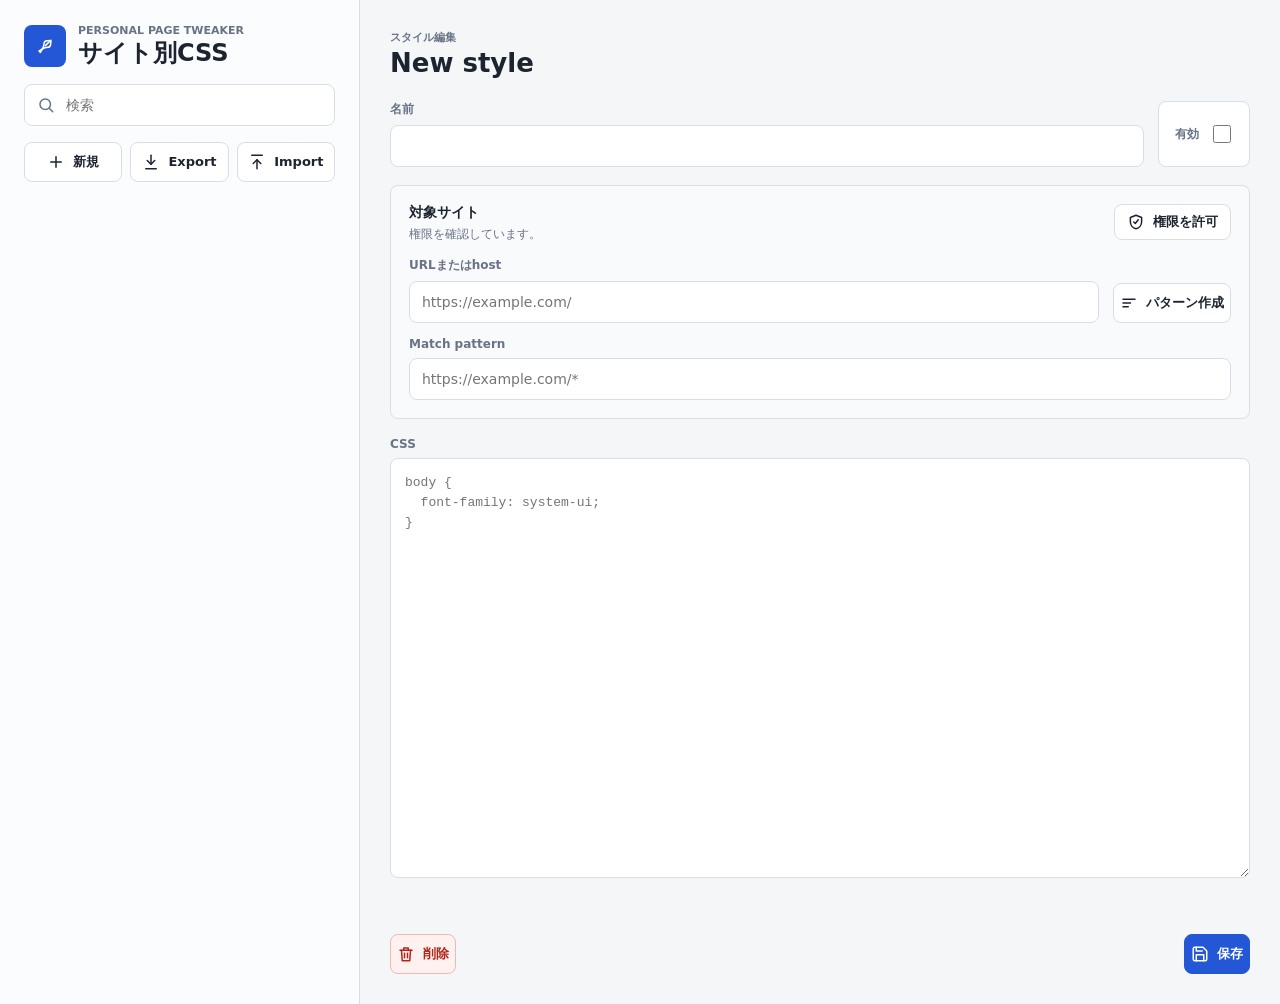
==== options.html @ be3f73ef "Initial commit: Personal Page Tweaker 0.1.0" ====
<!doctype html>
<html lang="ja">
  <head>
    <meta charset="utf-8">
    <meta name="viewport" content="width=device-width, initial-scale=1">
    <title>Personal Page Tweaker Settings</title>
    <link rel="stylesheet" href="options.css">
  </head>
  <body>
    <main class="app-shell">
      <aside class="sidebar">
        <header class="brand">
          <div class="brand-mark" aria-hidden="true">
            <svg viewBox="0 0 24 24">
              <path d="M4 18.5c4.5-1.4 6.4-4.5 6.7-9.5.1-2.1 1.8-3.8 4-4l5.3-.5-.5 5.3c-.2 2.2-1.9 3.9-4 4-5 .3-8.1 2.2-9.5 6.7L4 18.5Z"></path>
              <path d="M12.5 11.5 19 5"></path>
            </svg>
          </div>
          <div>
            <p>Personal Page Tweaker</p>
            <h1>サイト別CSS</h1>
          </div>
        </header>

        <div class="search-row">
          <svg viewBox="0 0 24 24" aria-hidden="true">
            <path d="m21 21-4.35-4.35"></path>
            <circle cx="11" cy="11" r="7"></circle>
          </svg>
          <input id="searchInput" type="search" placeholder="検索">
        </div>

        <div class="sidebar-actions">
          <button id="newButton" class="secondary-button" type="button">
            <svg viewBox="0 0 24 24" aria-hidden="true">
              <path d="M12 5v14M5 12h14"></path>
            </svg>
            新規
          </button>
          <button id="exportButton" class="secondary-button" type="button">
            <svg viewBox="0 0 24 24" aria-hidden="true">
              <path d="M12 3v12"></path>
              <path d="m7 10 5 5 5-5"></path>
              <path d="M5 21h14"></path>
            </svg>
            Export
          </button>
          <button id="importButton" class="secondary-button" type="button">
            <svg viewBox="0 0 24 24" aria-hidden="true">
              <path d="M12 21V9"></path>
              <path d="m7 14 5-5 5 5"></path>
              <path d="M5 3h14"></path>
            </svg>
            Import
          </button>
          <input id="importInput" class="visually-hidden" type="file" accept="application/json,.json">
        </div>

        <div id="styleList" class="style-list" aria-label="スタイル一覧"></div>
      </aside>

      <section class="editor-panel" aria-label="スタイル編集">
        <header class="editor-header">
          <div>
            <p id="editorKicker" class="editor-kicker">スタイル編集</p>
            <h2 id="editorTitle">New style</h2>
          </div>
          <div id="saveStatus" class="save-status" role="status"></div>
        </header>

        <form id="editorForm" class="editor-form">
          <div class="form-grid">
            <label class="field">
              <span>名前</span>
              <input id="nameInput" type="text" autocomplete="off" required>
            </label>

            <label class="field inline-field">
              <span>有効</span>
              <input id="enabledInput" type="checkbox">
            </label>
          </div>

          <div class="target-card">
            <div class="target-card-header">
              <div>
                <h3>対象サイト</h3>
                <p id="permissionText">権限を確認しています。</p>
              </div>
              <button id="permissionButton" class="secondary-button compact" type="button">
                <svg viewBox="0 0 24 24" aria-hidden="true">
                  <path d="M12 3 4.5 6v5.5c0 4.5 3.1 8.6 7.5 9.5 4.4-.9 7.5-5 7.5-9.5V6L12 3Z"></path>
                  <path d="m9 12 2 2 4-5"></path>
                </svg>
                権限を許可
              </button>
            </div>

            <div class="form-grid">
              <label class="field">
                <span>URLまたはhost</span>
                <input id="hostInput" type="text" placeholder="https://example.com/">
              </label>
              <button id="buildPatternButton" class="secondary-button align-end" type="button">
                <svg viewBox="0 0 24 24" aria-hidden="true">
                  <path d="M4 7h16M4 12h10M4 17h7"></path>
                </svg>
                パターン作成
              </button>
            </div>

            <label class="field">
              <span>Match pattern</span>
              <input id="patternInput" type="text" placeholder="https://example.com/*" required>
            </label>
          </div>

          <label class="field css-field">
            <span>CSS</span>
            <textarea id="cssInput" spellcheck="false" placeholder="body {&#10;  font-family: system-ui;&#10;}"></textarea>
          </label>

          <div id="formError" class="form-error" role="alert"></div>

          <footer class="editor-actions">
            <button id="deleteButton" class="danger-button" type="button">
              <svg viewBox="0 0 24 24" aria-hidden="true">
                <path d="M4 7h16"></path>
                <path d="M10 11v6M14 11v6"></path>
                <path d="M6 7l1 14h10l1-14"></path>
                <path d="M9 7V4h6v3"></path>
              </svg>
              削除
            </button>
            <button class="primary-button" type="submit">
              <svg viewBox="0 0 24 24" aria-hidden="true">
                <path d="M19 21H5a2 2 0 0 1-2-2V5a2 2 0 0 1 2-2h11l5 5v11a2 2 0 0 1-2 2Z"></path>
                <path d="M17 21v-8H7v8"></path>
                <path d="M7 3v5h8"></path>
              </svg>
              保存
            </button>
          </footer>
        </form>
      </section>
    </main>

    <section id="importPreview" class="import-preview" hidden>
      <div class="import-dialog" role="dialog" aria-modal="true" aria-labelledby="importTitle">
        <header>
          <div>
            <p>Import preview</p>
            <h2 id="importTitle">設定を置き換えます</h2>
          </div>
          <button id="cancelImportButton" class="icon-button" type="button" aria-label="閉じる">
            <svg viewBox="0 0 24 24" aria-hidden="true">
              <path d="M18 6 6 18M6 6l12 12"></path>
            </svg>
          </button>
        </header>
        <p id="importSummary" class="import-summary"></p>
        <ul id="importNames" class="import-names"></ul>
        <div class="dialog-actions">
          <button id="closeImportButton" class="secondary-button" type="button">キャンセル</button>
          <button id="confirmImportButton" class="primary-button" type="button">置き換える</button>
        </div>
      </div>
    </section>

    <script src="shared.js"></script>
    <script src="options.js"></script>
  </body>
</html>
---- options.css ----
:root {
  color-scheme: light dark;
  --bg: #f4f6f8;
  --panel: #ffffff;
  --panel-subtle: #f9fafc;
  --sidebar: #fbfcfe;
  --input-bg: #ffffff;
  --text: #1d2430;
  --muted: #687385;
  --border: #d8dee8;
  --border-strong: #c2cad8;
  --accent: #2457d6;
  --accent-strong: #1743ad;
  --accent-contrast: #ffffff;
  --accent-soft: #eef3ff;
  --danger: #b42318;
  --danger-soft: #fff1f0;
  --warning: #b54708;
  --warning-soft: #fff7e8;
  --success: #067647;
  --success-soft: #e9f8f0;
  --neutral-soft: #eef0f4;
  --button-hover: #f6f8fb;
  --brand-text-on-accent: #ffffff;
  --shadow: 0 18px 55px rgba(22, 34, 51, 0.13);
  font-family: Inter, ui-sans-serif, system-ui, -apple-system, BlinkMacSystemFont, "Segoe UI", sans-serif;
}

* {
  box-sizing: border-box;
}

html,
body {
  min-height: 100%;
}

body {
  margin: 0;
  background: var(--bg);
  color: var(--text);
}

button,
input,
textarea {
  font: inherit;
}

button {
  cursor: pointer;
}

svg {
  width: 18px;
  height: 18px;
  flex: 0 0 auto;
  fill: none;
  stroke: currentColor;
  stroke-linecap: round;
  stroke-linejoin: round;
  stroke-width: 2;
}

.app-shell {
  display: grid;
  min-height: 100vh;
  grid-template-columns: minmax(300px, 360px) minmax(0, 1fr);
}

.sidebar {
  display: flex;
  min-height: 100vh;
  flex-direction: column;
  gap: 16px;
  padding: 24px;
  border-right: 1px solid var(--border);
  background: var(--sidebar);
}

.brand {
  display: flex;
  align-items: center;
  gap: 12px;
}

.brand-mark {
  display: grid;
  width: 42px;
  height: 42px;
  place-items: center;
  border-radius: 8px;
  background: var(--accent);
  color: var(--brand-text-on-accent);
}

.brand p,
.editor-kicker,
.import-dialog header p {
  margin: 0 0 3px;
  color: var(--muted);
  font-size: 11px;
  font-weight: 750;
  letter-spacing: 0;
  text-transform: uppercase;
}

h1,
h2,
h3,
p {
  margin-top: 0;
}

h1 {
  margin-bottom: 0;
  font-size: 24px;
  font-weight: 780;
  line-height: 1.15;
}

h2 {
  margin-bottom: 0;
  font-size: 26px;
  font-weight: 780;
  line-height: 1.2;
}

h3 {
  margin-bottom: 4px;
  font-size: 14px;
  font-weight: 760;
}

.search-row {
  display: flex;
  align-items: center;
  gap: 9px;
  min-height: 42px;
  padding: 0 12px;
  border: 1px solid var(--border);
  border-radius: 8px;
  background: var(--panel);
  color: var(--muted);
}

.search-row input {
  width: 100%;
  border: 0;
  outline: 0;
  background: transparent;
  color: var(--text);
  font-size: 14px;
}

.sidebar-actions {
  display: grid;
  grid-template-columns: 1fr 1fr 1fr;
  gap: 8px;
}

.primary-button,
.secondary-button,
.danger-button,
.icon-button {
  display: inline-flex;
  min-height: 40px;
  align-items: center;
  justify-content: center;
  gap: 8px;
  border-radius: 8px;
  font-size: 13px;
  font-weight: 750;
}

.primary-button {
  border: 1px solid var(--accent);
  background: var(--accent);
  color: var(--accent-contrast);
}

.primary-button:hover {
  border-color: var(--accent-strong);
  background: var(--accent-strong);
}

.secondary-button {
  border: 1px solid var(--border);
  background: var(--panel);
  color: var(--text);
}

.secondary-button:hover {
  border-color: var(--border-strong);
  background: var(--button-hover);
}

.danger-button {
  border: 1px solid #f0b8b1;
  background: var(--danger-soft);
  color: var(--danger);
}

.danger-button:hover {
  border-color: #e38a7d;
}

.icon-button {
  width: 40px;
  border: 1px solid var(--border);
  background: var(--panel);
  color: var(--muted);
}

.compact {
  min-height: 36px;
  padding: 0 12px;
}

.align-end {
  align-self: end;
}

.style-list {
  display: grid;
  gap: 8px;
  overflow: auto;
  padding-right: 2px;
}

.style-list-empty {
  margin: 28px 0;
  color: var(--muted);
  font-size: 13px;
  line-height: 1.6;
  text-align: center;
}

.style-item {
  display: grid;
  grid-template-columns: minmax(0, 1fr) auto;
  gap: 10px;
  min-height: 66px;
  padding: 12px;
  border: 1px solid var(--border);
  border-radius: 8px;
  background: var(--panel);
  text-align: left;
}

.style-item:hover,
.style-item.is-selected {
  border-color: var(--accent);
}

.style-item.is-selected {
  background: var(--accent-soft);
}

.style-item-main {
  min-width: 0;
}

.style-item-title {
  display: block;
  overflow: hidden;
  color: var(--text);
  font-size: 14px;
  font-weight: 760;
  text-overflow: ellipsis;
  white-space: nowrap;
}

.style-item-host {
  display: block;
  margin-top: 3px;
  overflow: hidden;
  color: var(--muted);
  font-size: 12px;
  text-overflow: ellipsis;
  white-space: nowrap;
}

.status-pill {
  align-self: start;
  padding: 4px 8px;
  border-radius: 999px;
  background: var(--neutral-soft);
  color: var(--muted);
  font-size: 11px;
  font-weight: 760;
}

.status-pill.is-on {
  background: var(--success-soft);
  color: var(--success);
}

.status-pill.is-warning {
  background: var(--warning-soft);
  color: var(--warning);
}

.editor-panel {
  padding: 30px;
}

.editor-header {
  display: flex;
  align-items: flex-start;
  justify-content: space-between;
  gap: 20px;
  margin-bottom: 22px;
}

.save-status {
  min-height: 24px;
  color: var(--muted);
  font-size: 13px;
  font-weight: 700;
  line-height: 1.5;
  text-align: right;
}

.editor-form {
  display: grid;
  gap: 18px;
}

.form-grid {
  display: grid;
  grid-template-columns: minmax(0, 1fr) auto;
  gap: 14px;
}

.field {
  display: grid;
  gap: 7px;
}

.field span,
.inline-field span {
  color: var(--muted);
  font-size: 12px;
  font-weight: 760;
}

.field input,
.field textarea {
  width: 100%;
  border: 1px solid var(--border);
  border-radius: 8px;
  background: var(--input-bg);
  color: var(--text);
  outline: 0;
}

.field input {
  min-height: 42px;
  padding: 0 12px;
  font-size: 14px;
}

.field textarea {
  min-height: 420px;
  padding: 14px;
  font-family: "Cascadia Code", "SFMono-Regular", Consolas, "Liberation Mono", monospace;
  font-size: 13px;
  line-height: 1.55;
  resize: vertical;
}

.field input:focus,
.field textarea:focus {
  border-color: var(--accent);
  box-shadow: 0 0 0 3px rgba(36, 87, 214, 0.13);
}

.inline-field {
  display: flex;
  min-width: 92px;
  align-items: center;
  justify-content: center;
  gap: 10px;
  padding: 0 14px;
  border: 1px solid var(--border);
  border-radius: 8px;
  background: var(--panel);
}

.inline-field input {
  width: 18px;
  height: 18px;
  accent-color: var(--accent);
}

.target-card {
  display: grid;
  gap: 14px;
  padding: 18px;
  border: 1px solid var(--border);
  border-radius: 8px;
  background: var(--panel-subtle);
}

.target-card-header {
  display: flex;
  align-items: flex-start;
  justify-content: space-between;
  gap: 16px;
}

.target-card-header p {
  margin-bottom: 0;
  color: var(--muted);
  font-size: 12px;
}

.target-card-header p.is-warning {
  color: var(--warning);
  font-weight: 700;
}

.target-card-header p.is-success {
  color: var(--success);
  font-weight: 700;
}

.css-field {
  min-width: 0;
}

.form-error {
  min-height: 20px;
  color: var(--danger);
  font-size: 13px;
  font-weight: 700;
}

.editor-actions {
  display: flex;
  justify-content: space-between;
  gap: 12px;
}

.visually-hidden {
  position: absolute;
  width: 1px;
  height: 1px;
  overflow: hidden;
  clip: rect(0 0 0 0);
  white-space: nowrap;
}

.import-preview {
  position: fixed;
  inset: 0;
  display: grid;
  place-items: center;
  padding: 20px;
  background: rgba(29, 36, 48, 0.42);
}

.import-preview[hidden] {
  display: none;
}

.import-dialog {
  width: min(560px, 100%);
  max-height: min(720px, calc(100vh - 40px));
  overflow: auto;
  padding: 22px;
  border-radius: 8px;
  background: var(--panel);
  box-shadow: var(--shadow);
}

.import-dialog header {
  display: flex;
  align-items: flex-start;
  justify-content: space-between;
  gap: 16px;
  margin-bottom: 16px;
}

.import-summary {
  color: var(--muted);
  font-size: 14px;
  line-height: 1.6;
}

.import-names {
  display: grid;
  max-height: 240px;
  gap: 6px;
  overflow: auto;
  margin: 0 0 18px;
  padding: 0;
  list-style: none;
}

.import-names li {
  padding: 9px 11px;
  border: 1px solid var(--border);
  border-radius: 8px;
  color: var(--text);
  font-size: 13px;
}

.dialog-actions {
  display: flex;
  justify-content: flex-end;
  gap: 10px;
}

@media (prefers-color-scheme: dark) {
  :root {
    --bg: #0f1319;
    --panel: #181d25;
    --panel-subtle: #141a22;
    --sidebar: #111720;
    --input-bg: #111720;
    --text: #eef3fb;
    --muted: #9aa7b8;
    --border: #303848;
    --border-strong: #465266;
    --accent: #7da2ff;
    --accent-strong: #a0baff;
    --accent-contrast: #07111f;
    --accent-soft: #182747;
    --danger: #ffb4ab;
    --danger-soft: #3a1918;
    --warning: #ffcf86;
    --warning-soft: #352413;
    --success: #8ee0b1;
    --success-soft: #123323;
    --neutral-soft: #242c38;
    --button-hover: #202837;
    --brand-text-on-accent: #07111f;
    --shadow: 0 22px 65px rgba(0, 0, 0, 0.5);
  }

  .search-row input::placeholder,
  .field input::placeholder,
  .field textarea::placeholder {
    color: #778397;
  }

  .import-preview {
    background: rgba(0, 0, 0, 0.62);
  }

  .danger-button {
    border-color: #74312b;
  }
}

@media (max-width: 860px) {
  .app-shell {
    grid-template-columns: 1fr;
  }

  .sidebar {
    min-height: auto;
    border-right: 0;
    border-bottom: 1px solid var(--border);
  }

  .style-list {
    max-height: 320px;
  }

  .editor-panel {
    padding: 22px;
  }
}

@media (max-width: 620px) {
  .sidebar,
  .editor-panel {
    padding: 18px;
  }

  .sidebar-actions,
  .form-grid {
    grid-template-columns: 1fr;
  }

  .target-card-header,
  .editor-header,
  .editor-actions {
    flex-direction: column;
    align-items: stretch;
  }

  .save-status {
    text-align: left;
  }

  .align-end {
    align-self: stretch;
  }

  .field textarea {
    min-height: 320px;
  }
}
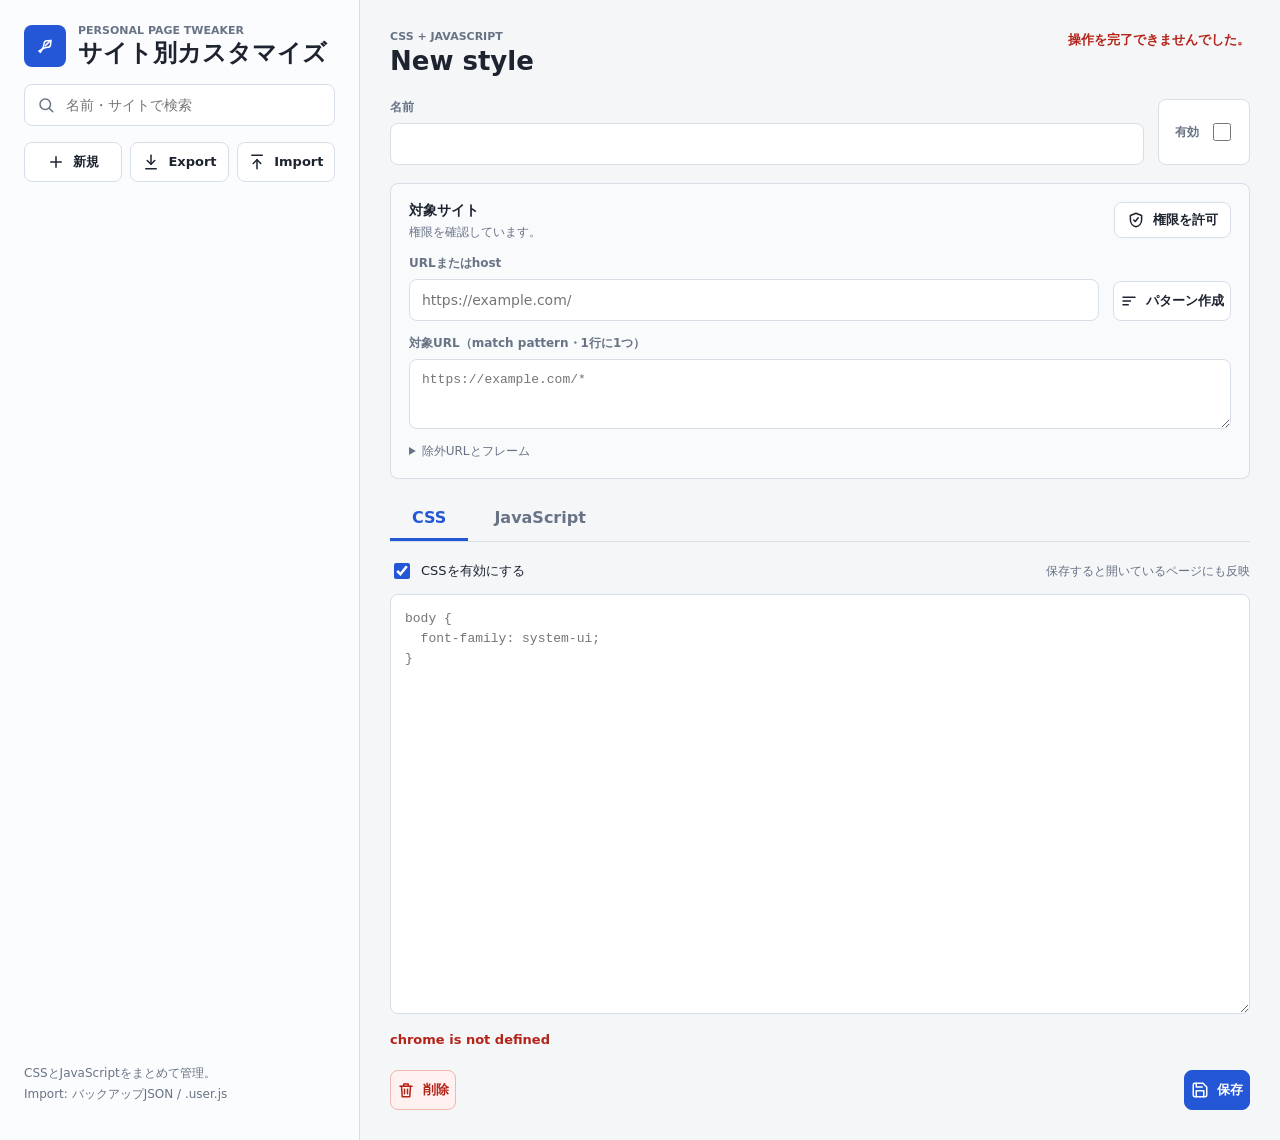
==== commit 27740b7d: "Add JavaScript support and Personal Page Tweaker branding in 0.2.0" ====
--- a/options.html
+++ b/options.html
@@ -18,7 +18,7 @@
           </div>
           <div>
             <p>Personal Page Tweaker</p>
-            <h1>サイト別CSS</h1>
+            <h1>サイト別カスタマイズ</h1>
           </div>
         </header>
 
@@ -27,7 +27,7 @@
             <path d="m21 21-4.35-4.35"></path>
             <circle cx="11" cy="11" r="7"></circle>
           </svg>
-          <input id="searchInput" type="search" placeholder="検索">
+          <input id="searchInput" type="search" placeholder="名前・サイトで検索" aria-label="設定を検索">
         </div>
 
         <div class="sidebar-actions">
@@ -53,16 +53,17 @@
             </svg>
             Import
           </button>
-          <input id="importInput" class="visually-hidden" type="file" accept="application/json,.json">
+          <input id="importInput" class="visually-hidden" type="file" accept="application/json,.json,.js">
         </div>
 
-        <div id="styleList" class="style-list" aria-label="スタイル一覧"></div>
+        <div id="styleList" class="style-list" aria-label="設定一覧"></div>
+        <p class="sidebar-note">CSSとJavaScriptをまとめて管理。<br>Import: バックアップJSON / .user.js</p>
       </aside>
 
       <section class="editor-panel" aria-label="スタイル編集">
         <header class="editor-header">
           <div>
-            <p id="editorKicker" class="editor-kicker">スタイル編集</p>
+            <p id="editorKicker" class="editor-kicker">CSS + JavaScript</p>
             <h2 id="editorTitle">New style</h2>
           </div>
           <div id="saveStatus" class="save-status" role="status"></div>
@@ -110,15 +111,36 @@
             </div>
 
             <label class="field">
-              <span>Match pattern</span>
-              <input id="patternInput" type="text" placeholder="https://example.com/*" required>
+              <span>対象URL（match pattern・1行に1つ）</span>
+              <textarea id="patternInput" class="pattern-input" rows="2" spellcheck="false" placeholder="https://example.com/*" required></textarea>
             </label>
+            <details>
+              <summary>除外URLとフレーム</summary>
+              <label class="field advanced-field"><span>除外URL（1行に1つ）</span><textarea id="excludeInput" class="pattern-input" rows="2" spellcheck="false" placeholder="https://example.com/account/*"></textarea></label>
+              <label class="check-field"><input id="allFramesInput" type="checkbox">条件に合う埋め込みフレームでも適用する</label>
+            </details>
           </div>
 
-          <label class="field css-field">
-            <span>CSS</span>
-            <textarea id="cssInput" spellcheck="false" placeholder="body {&#10;  font-family: system-ui;&#10;}"></textarea>
-          </label>
+          <div class="code-tabs" role="tablist" aria-label="編集するコード">
+            <button id="cssTab" type="button" role="tab" aria-selected="true" aria-controls="cssPanel">CSS</button>
+            <button id="jsTab" type="button" role="tab" aria-selected="false" aria-controls="jsPanel" tabindex="-1">JavaScript</button>
+          </div>
+          <section id="cssPanel" role="tabpanel" aria-labelledby="cssTab">
+            <div class="code-toolbar"><label class="check-field"><input id="cssEnabledInput" type="checkbox" checked>CSSを有効にする</label><span>保存すると開いているページにも反映</span></div>
+            <label class="field css-field"><span class="visually-hidden">CSS</span><textarea id="cssInput" spellcheck="false" placeholder="body {&#10;  font-family: system-ui;&#10;}"></textarea></label>
+          </section>
+          <section id="jsPanel" role="tabpanel" aria-labelledby="jsTab" hidden>
+            <div class="code-toolbar"><label class="check-field"><input id="jsEnabledInput" type="checkbox" checked>JavaScriptを有効にする</label><span>変更は次のページ読み込みから</span></div>
+            <div id="jsNotice" class="js-notice" role="status"></div>
+            <div class="js-settings">
+              <label class="field"><span>実行タイミング</span><select id="runAtInput"><option value="document_idle">読み込み後（通常）</option><option value="document_end">DOM構築後</option><option value="document_start">読み込み開始時</option></select></label>
+              <label class="field"><span>実行環境</span><select id="worldInput"><option value="USER_SCRIPT">独立した環境（通常）</option><option value="MAIN">ページと同じ環境</option></select></label>
+            </div>
+            <p class="code-help">ページ内の変数や関数を使うときは「ページと同じ環境」を選びます。GM_addStyle / GM.addStyleに対応。その他のGM_*機能は未対応です。</p>
+            <label class="field css-field"><span class="visually-hidden">JavaScript</span><textarea id="jsInput" spellcheck="false" placeholder="// 例: ページの見出しを変更&#10;const heading = document.querySelector('h1');&#10;if (heading) heading.textContent += ' ★';"></textarea></label>
+            <p class="code-help">保存・有効化後は対象ページを再読み込みしてください。停止しても、実行済みの変更は再読み込みまで残ります。実行時エラーは対象ページの開発者ツールに表示されます。</p>
+            <button id="checkScriptsButton" class="secondary-button compact" type="button">実行許可を再確認</button>
+          </section>
 
           <div id="formError" class="form-error" role="alert"></div>
 
@@ -132,7 +154,7 @@
               </svg>
               削除
             </button>
-            <button class="primary-button" type="submit">
+            <button id="saveButton" class="primary-button" type="submit">
               <svg viewBox="0 0 24 24" aria-hidden="true">
                 <path d="M19 21H5a2 2 0 0 1-2-2V5a2 2 0 0 1 2-2h11l5 5v11a2 2 0 0 1-2 2Z"></path>
                 <path d="M17 21v-8H7v8"></path>
--- a/options.css
+++ b/options.css
@@ -43,7 +43,8 @@
 
 button,
 input,
-textarea {
+textarea,
+select {
   font: inherit;
 }
 
@@ -429,6 +430,28 @@
 .css-field {
   min-width: 0;
 }
+
+[hidden] { display: none !important; }
+.sidebar-note, .code-help { color: var(--muted); font-size: 12px; line-height: 1.7; }
+.sidebar-note { margin-top: auto; padding-top: 18px; }
+.code-tabs { display: flex; gap: 4px; border-bottom: 1px solid var(--border); }
+.code-tabs button { padding: 11px 22px; border: 0; border-bottom: 3px solid transparent; background: transparent; color: var(--muted); font-weight: 700; }
+.code-tabs button[aria-selected="true"] { color: var(--accent); border-bottom-color: var(--accent); }
+.code-toolbar { display: flex; flex-wrap: wrap; justify-content: space-between; gap: 10px; align-items: center; margin-bottom: 12px; }
+.code-toolbar > span { color: var(--muted); font-size: 12px; }
+.check-field { display: flex; align-items: center; gap: 8px; font-size: 13px; }
+.check-field input { accent-color: var(--accent); width: 16px; height: 16px; }
+.js-settings { display: grid; grid-template-columns: 1fr 1fr; gap: 14px; margin: 14px 0 10px; }
+.field select { border: 1px solid var(--border); border-radius: 8px; padding: 10px; background: var(--input-bg); color: var(--text); width: 100%; }
+.js-notice { padding: 12px 14px; border-radius: 8px; background: var(--warning-soft); color: var(--warning); font-size: 13px; line-height: 1.7; overflow-wrap: anywhere; white-space: pre-line; }
+.js-notice.is-success { background: var(--success-soft); color: var(--success); }
+.field .pattern-input { min-height: 70px; padding: 10px 12px; }
+.advanced-field { margin: 12px 0; }
+summary { cursor: pointer; color: var(--muted); font-size: 12px; }
+button:disabled { opacity: .55; cursor: not-allowed; }
+button:focus-visible, summary:focus-visible, select:focus-visible { outline: 2px solid var(--accent); outline-offset: 3px; }
+.code-help { margin: 10px 0; }
+@media (max-width: 620px) { .js-settings { grid-template-columns: 1fr; } }
 
 .form-error {
   min-height: 20px;
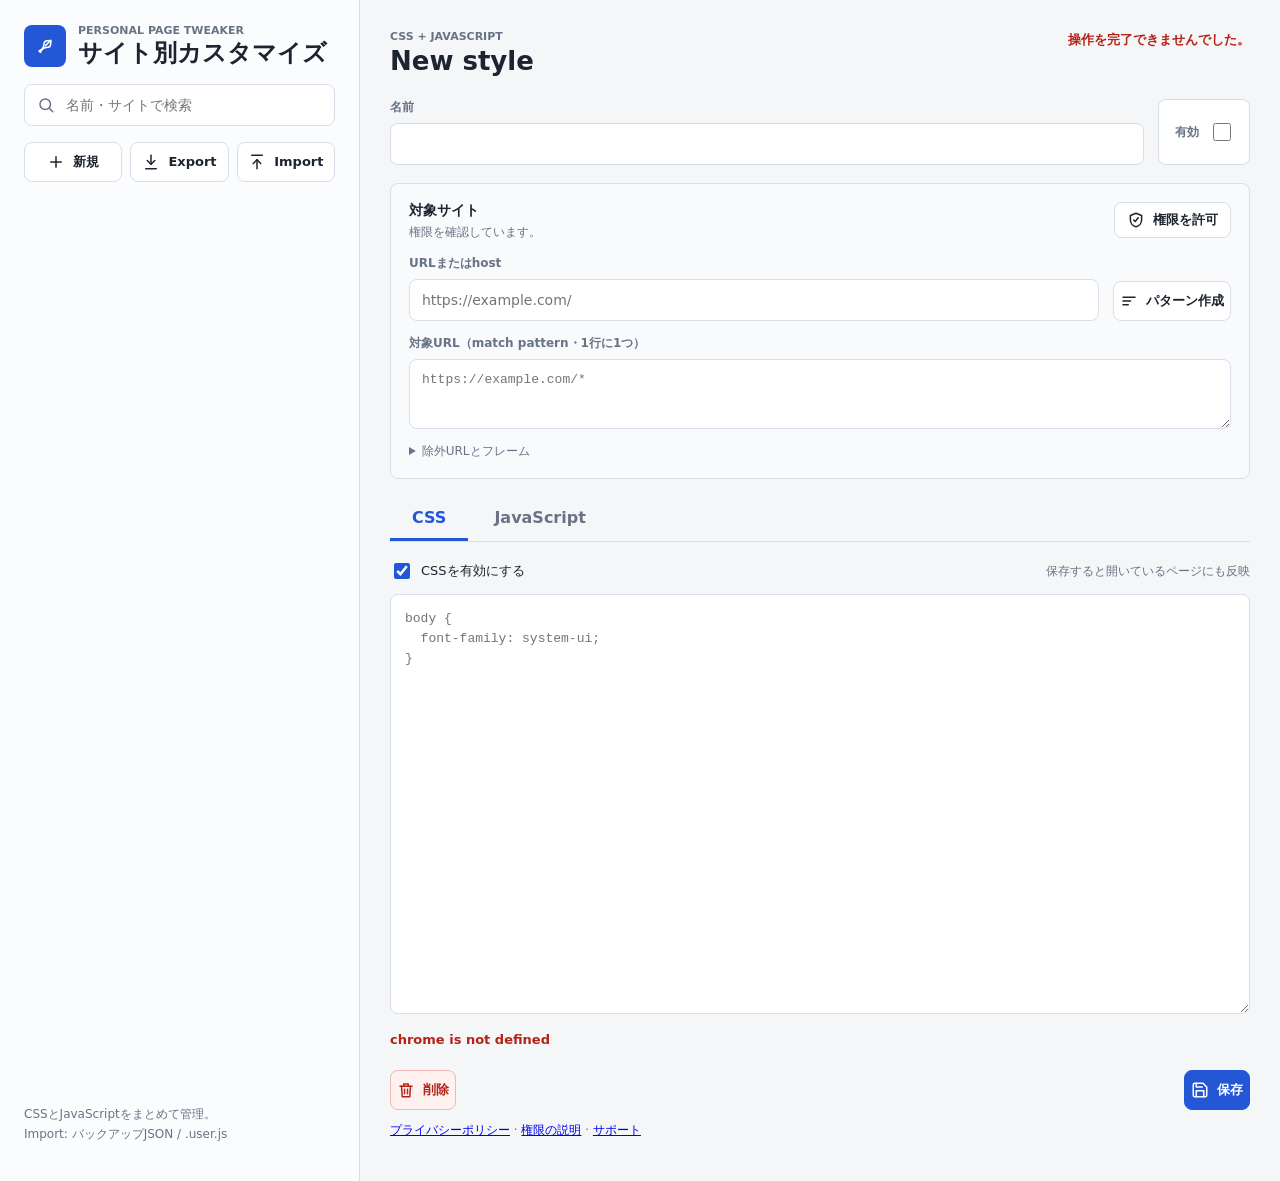
==== commit 2f340358: "Prepare 1.0.0 for Chrome Web Store release" ====
--- a/options.html
+++ b/options.html
@@ -133,11 +133,27 @@
             <div class="code-toolbar"><label class="check-field"><input id="jsEnabledInput" type="checkbox" checked>JavaScriptを有効にする</label><span>変更は次のページ読み込みから</span></div>
             <div id="jsNotice" class="js-notice" role="status"></div>
             <div class="js-settings">
-              <label class="field"><span>実行タイミング</span><select id="runAtInput"><option value="document_idle">読み込み後（通常）</option><option value="document_end">DOM構築後</option><option value="document_start">読み込み開始時</option></select></label>
               <label class="field"><span>実行環境</span><select id="worldInput"><option value="USER_SCRIPT">独立した環境（通常）</option><option value="MAIN">ページと同じ環境</option></select></label>
             </div>
             <p class="code-help">ページ内の変数や関数を使うときは「ページと同じ環境」を選びます。GM_addStyle / GM.addStyleに対応。その他のGM_*機能は未対応です。</p>
-            <label class="field css-field"><span class="visually-hidden">JavaScript</span><textarea id="jsInput" spellcheck="false" placeholder="// 例: ページの見出しを変更&#10;const heading = document.querySelector('h1');&#10;if (heading) heading.textContent += ' ★';"></textarea></label>
+            <p class="code-help">登録したJavaScriptは、対象ページの情報を読み取ったり、通信したりできます。内容を確認したコードを登録してください。</p>
+            <p id="jsTimingHelp" class="code-help">編集するタイミングを切り替えます。各タブのコードは、それぞれのタイミングで1回ずつ実行します。実行しないタイミングは空欄にしてください。</p>
+            <div class="js-timing-tabs" role="tablist" aria-label="JavaScriptの実行タイミング">
+              <button id="jsStartTab" type="button" role="tab" aria-selected="false" aria-controls="jsStartPanel" tabindex="-1">読み込み開始時</button>
+              <button id="jsEndTab" type="button" role="tab" aria-selected="false" aria-controls="jsEndPanel" tabindex="-1">DOM構築後</button>
+              <button id="jsIdleTab" type="button" role="tab" aria-selected="true" aria-controls="jsIdlePanel">読み込み後</button>
+            </div>
+            <div class="js-editors" aria-describedby="jsTimingHelp">
+              <section id="jsStartPanel" role="tabpanel" aria-labelledby="jsStartTab" hidden>
+                <label class="field js-field"><span class="visually-hidden">読み込み開始時のJavaScript</span><textarea id="jsStartInput" spellcheck="false" placeholder="// DOMの構築前に実行するコード"></textarea></label>
+              </section>
+              <section id="jsEndPanel" role="tabpanel" aria-labelledby="jsEndTab" hidden>
+                <label class="field js-field"><span class="visually-hidden">DOM構築後のJavaScript</span><textarea id="jsEndInput" spellcheck="false" placeholder="// DOMが構築された後に実行するコード"></textarea></label>
+              </section>
+              <section id="jsIdlePanel" role="tabpanel" aria-labelledby="jsIdleTab">
+                <label class="field js-field"><span class="visually-hidden">読み込み後のJavaScript</span><textarea id="jsIdleInput" spellcheck="false" placeholder="// 例: ページの見出しを変更&#10;const heading = document.querySelector('h1');&#10;if (heading) heading.textContent += ' ★';"></textarea></label>
+              </section>
+            </div>
             <p class="code-help">保存・有効化後は対象ページを再読み込みしてください。停止しても、実行済みの変更は再読み込みまで残ります。実行時エラーは対象ページの開発者ツールに表示されます。</p>
             <button id="checkScriptsButton" class="secondary-button compact" type="button">実行許可を再確認</button>
           </section>
@@ -164,6 +180,7 @@
             </button>
           </footer>
         </form>
+        <p class="code-help"><a href="https://x013318908.github.io/personal-page-tweaker/privacy.html" target="_blank" rel="noreferrer">プライバシーポリシー</a> · <a href="https://x013318908.github.io/personal-page-tweaker/permissions.html" target="_blank" rel="noreferrer">権限の説明</a> · <a href="https://github.com/x013318908/personal-page-tweaker/issues" target="_blank" rel="noreferrer">サポート</a></p>
       </section>
     </main>
 
--- a/options.css
+++ b/options.css
@@ -441,7 +441,15 @@
 .code-toolbar > span { color: var(--muted); font-size: 12px; }
 .check-field { display: flex; align-items: center; gap: 8px; font-size: 13px; }
 .check-field input { accent-color: var(--accent); width: 16px; height: 16px; }
-.js-settings { display: grid; grid-template-columns: 1fr 1fr; gap: 14px; margin: 14px 0 10px; }
+.js-settings { display: grid; grid-template-columns: minmax(0, 1fr); gap: 14px; margin: 14px 0 10px; }
+.js-timing-tabs { display: flex; flex-wrap: wrap; gap: 4px; margin: 12px 0; }
+.js-timing-tabs button { position: relative; padding: 8px 12px; border: 0; border-radius: 6px; background: transparent; color: var(--muted); font-size: 13px; font-weight: 700; }
+.js-timing-tabs button::after { content: "•"; position: absolute; right: 4px; top: 50%; transform: translateY(-50%); font-size: 10px; line-height: 1; visibility: hidden; }
+.js-timing-tabs button.has-content::after { visibility: visible; }
+.js-timing-tabs button[aria-selected="true"] { background: var(--accent-soft); color: var(--accent); }
+.js-timing-tabs button:not([aria-selected="true"]):hover { background: var(--button-hover); }
+.js-field { min-width: 0; }
+.field.js-field textarea { min-height: 480px; height: 65vh; }
 .field select { border: 1px solid var(--border); border-radius: 8px; padding: 10px; background: var(--input-bg); color: var(--text); width: 100%; }
 .js-notice { padding: 12px 14px; border-radius: 8px; background: var(--warning-soft); color: var(--warning); font-size: 13px; line-height: 1.7; overflow-wrap: anywhere; white-space: pre-line; }
 .js-notice.is-success { background: var(--success-soft); color: var(--success); }
@@ -451,7 +459,6 @@
 button:disabled { opacity: .55; cursor: not-allowed; }
 button:focus-visible, summary:focus-visible, select:focus-visible { outline: 2px solid var(--accent); outline-offset: 3px; }
 .code-help { margin: 10px 0; }
-@media (max-width: 620px) { .js-settings { grid-template-columns: 1fr; } }
 
 .form-error {
   min-height: 20px;
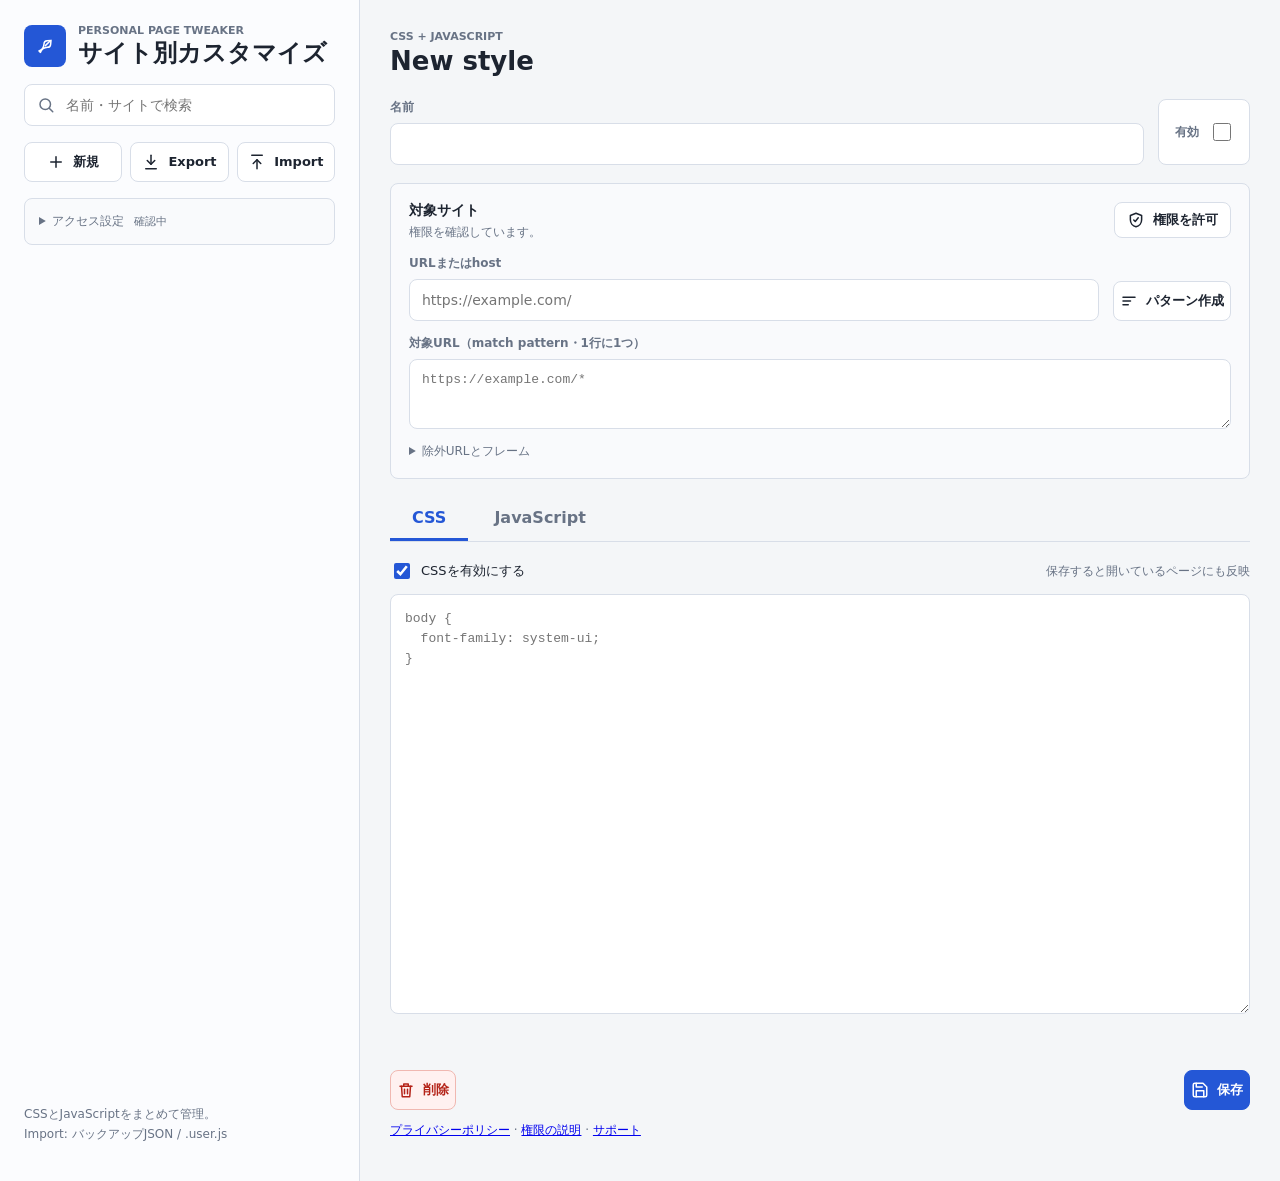
==== commit d713b296: "Add optional all-site access with individual-site fallback" ====
--- a/options.html
+++ b/options.html
@@ -55,6 +55,14 @@
           </button>
           <input id="importInput" class="visually-hidden" type="file" accept="application/json,.json,.js">
         </div>
+
+        <details class="access-settings">
+          <summary>アクセス設定 <span id="allSitesMode" class="access-mode">確認中</span></summary>
+          <label class="check-field"><input id="allSitesInput" type="checkbox" aria-describedby="allSitesHelp allSitesRevokeHint" disabled>全サイトへのアクセスを許可する</label>
+          <p id="allSitesStatus" class="access-status" role="status">権限を確認しています。</p>
+          <p id="allSitesHelp">任意の設定です。オフのままでもサイトごとに許可できます。対象はHTTP/HTTPSサイトで、コードは登録したURL条件にだけ適用します。</p>
+          <p id="allSitesRevokeHint" hidden>一括許可を解除すると個別のサイト許可も解除されます。必要なサイトは、編集画面で再度許可してください。</p>
+        </details>
 
         <div id="styleList" class="style-list" aria-label="設定一覧"></div>
         <p class="sidebar-note">CSSとJavaScriptをまとめて管理。<br>Import: バックアップJSON / .user.js</p>
--- a/options.css
+++ b/options.css
@@ -434,6 +434,12 @@
 [hidden] { display: none !important; }
 .sidebar-note, .code-help { color: var(--muted); font-size: 12px; line-height: 1.7; }
 .sidebar-note { margin-top: auto; padding-top: 18px; }
+.access-settings { padding: 14px; border: 1px solid var(--border); border-radius: 8px; background: var(--panel-subtle); }
+.access-settings .check-field { align-items: flex-start; margin-top: 12px; line-height: 1.6; }
+.access-settings .check-field input { flex-shrink: 0; margin-top: 3px; }
+.access-settings p { margin: 8px 0 0; color: var(--muted); font-size: 12px; line-height: 1.7; }
+.access-settings .access-status.is-warning { color: var(--warning); }
+.access-mode { margin-left: 6px; font-size: 11px; color: var(--muted); }
 .code-tabs { display: flex; gap: 4px; border-bottom: 1px solid var(--border); }
 .code-tabs button { padding: 11px 22px; border: 0; border-bottom: 3px solid transparent; background: transparent; color: var(--muted); font-weight: 700; }
 .code-tabs button[aria-selected="true"] { color: var(--accent); border-bottom-color: var(--accent); }
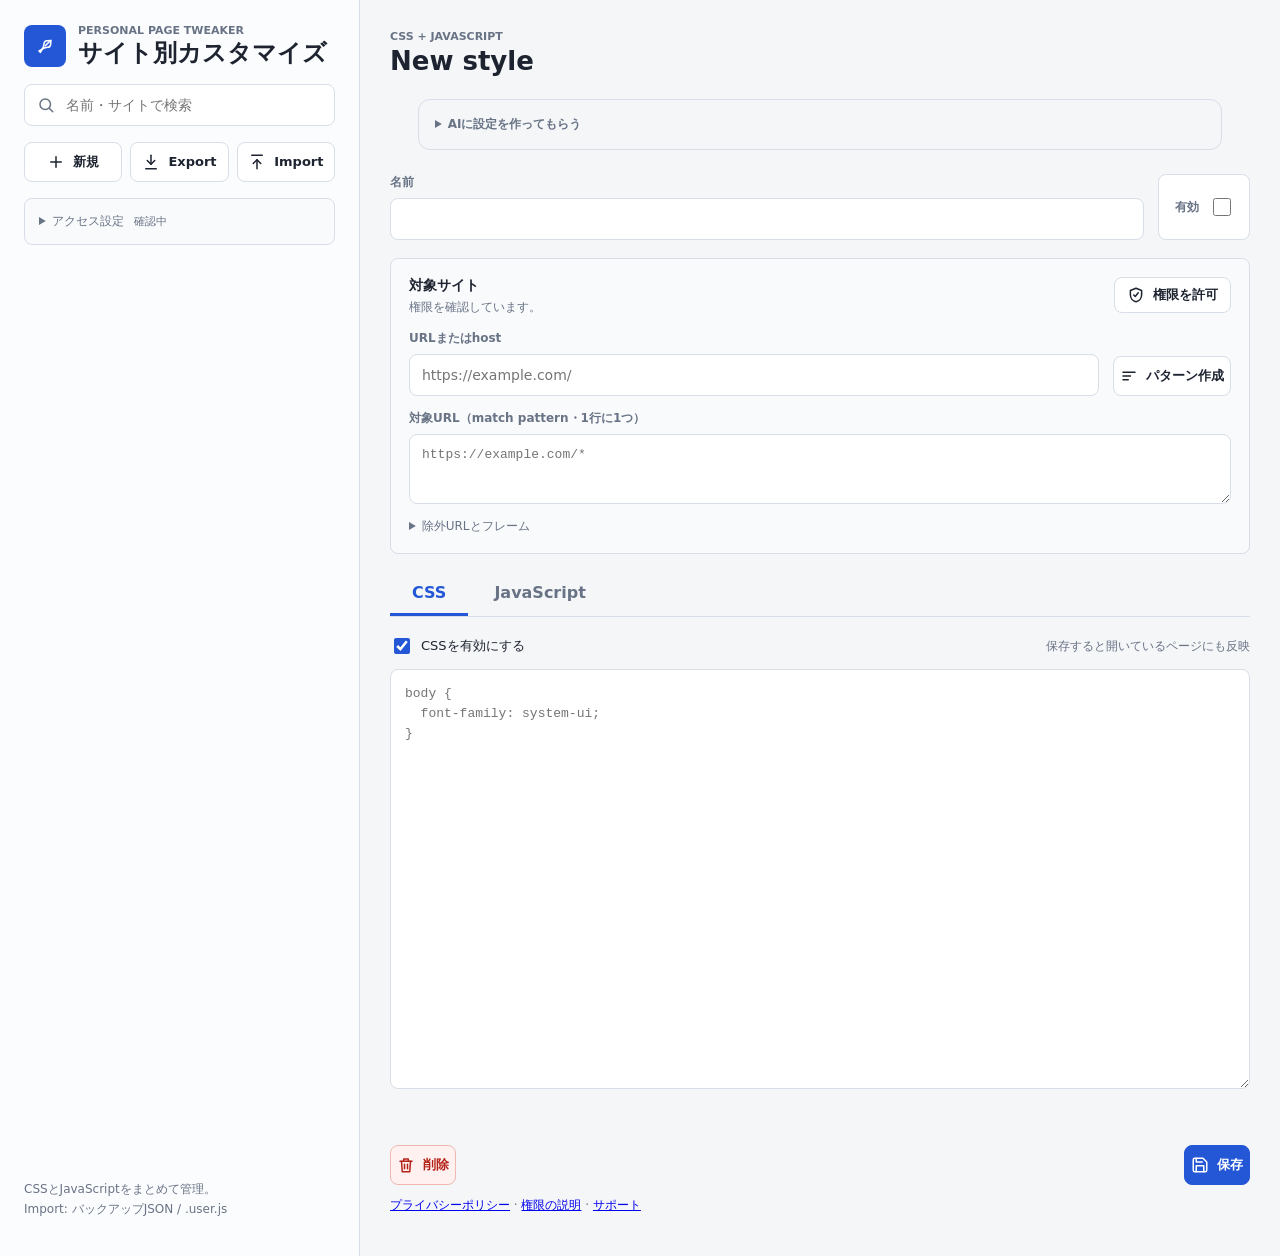
==== commit a25db0e7: "Add AI prompt and reviewed settings import workflow" ====
--- a/options.html
+++ b/options.html
@@ -77,6 +77,23 @@
           <div id="saveStatus" class="save-status" role="status"></div>
         </header>
 
+        <details class="ai-assistant">
+          <summary>AIに設定を作ってもらう</summary>
+          <p>依頼文をコピーして、お使いのAIに貼り付けてください。現在の編集中の設定を含みます。この拡張からAIへの送信は行いません。</p>
+          <label class="field"><span>実現したいこと・直したい問題</span><textarea id="aiRequest" rows="3" placeholder="例：本文の文字を大きくしたい。見出しの色は今のままにしたい。"></textarea></label>
+          <button id="aiCopyButton" class="secondary-button" type="button">AIへの依頼文をコピー</button>
+          <label class="field"><span>依頼文（確認・手動コピー用）</span><textarea id="aiPrompt" rows="5" readonly></textarea></label>
+          <label class="field"><span>AIの回答（JSON）</span><textarea id="aiReply" rows="6" spellcheck="false"></textarea></label>
+          <button id="aiPreviewButton" class="secondary-button" type="button">内容を確認</button>
+          <div id="aiPreview" hidden>
+            <p id="aiSummary"></p>
+            <pre id="aiCodePreview"></pre>
+            <label class="check-field"><input id="aiReplaceCurrent" type="checkbox">現在選択中の設定を修正する（オフなら新規作成）</label>
+            <p>無効な下書きとして編集欄に取り込みます。保存するまでは既存設定に影響しません。内容の確認後、有効にして保存してください。</p>
+            <button id="aiApplyButton" class="secondary-button" type="button">下書きに取り込む</button>
+          </div>
+          <p id="aiStatus" role="status" aria-live="polite"></p>
+        </details>
         <form id="editorForm" class="editor-form">
           <div class="form-grid">
             <label class="field">
@@ -215,6 +232,7 @@
     </section>
 
     <script src="shared.js"></script>
+    <script src="ai-helper.js"></script>
     <script src="options.js"></script>
   </body>
 </html>
--- a/options.css
+++ b/options.css
@@ -641,3 +641,10 @@
     min-height: 320px;
   }
 }
+/* The assistant stays outside the settings form: its text is not saved as a rule. */
+.ai-assistant { margin: 0 28px 24px; padding: 16px; border: 1px solid var(--border, #ccc); border-radius: 12px; }
+.ai-assistant summary { cursor: pointer; font-weight: 600; }
+.ai-assistant .field { margin: 12px 0; }
+.ai-assistant textarea { width: 100%; resize: vertical; }
+.ai-assistant pre { max-height: 320px; overflow: auto; white-space: pre-wrap; overflow-wrap: anywhere; }
+.ai-assistant p { line-height: 1.6; }
